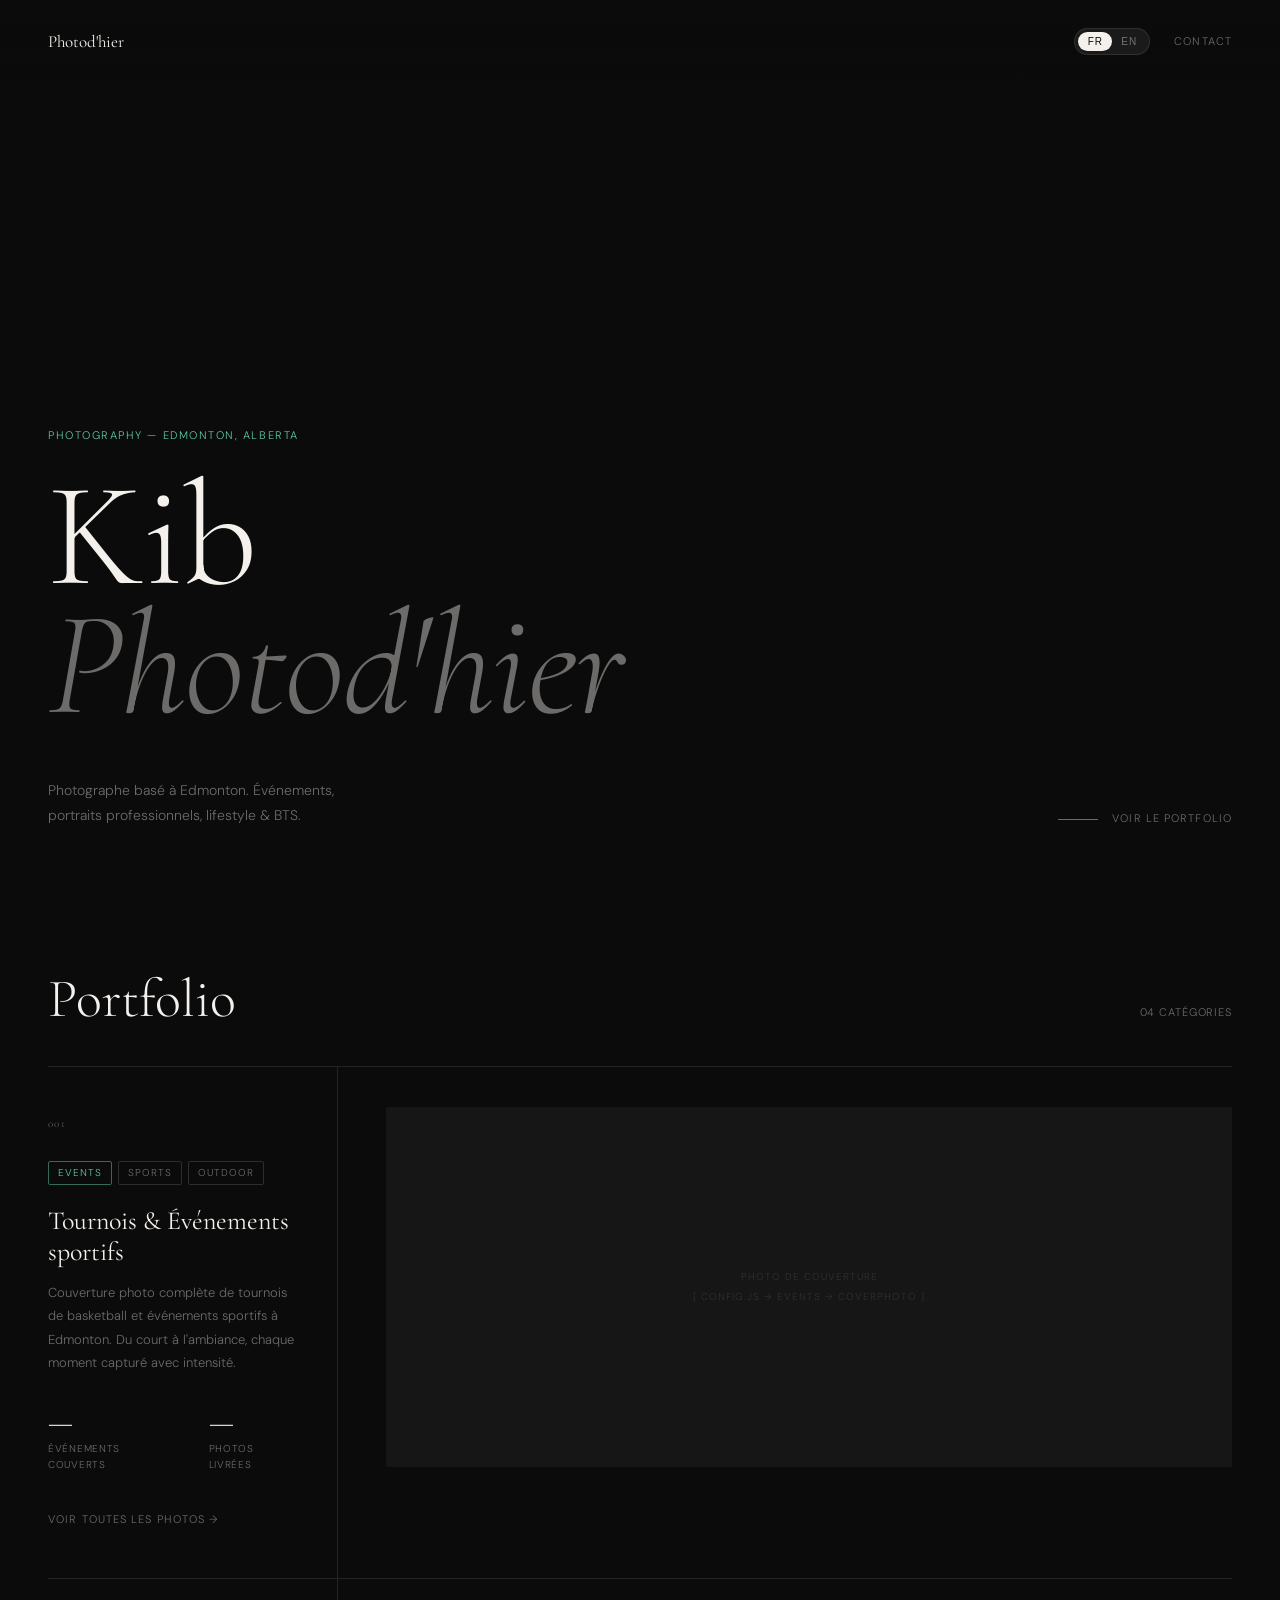
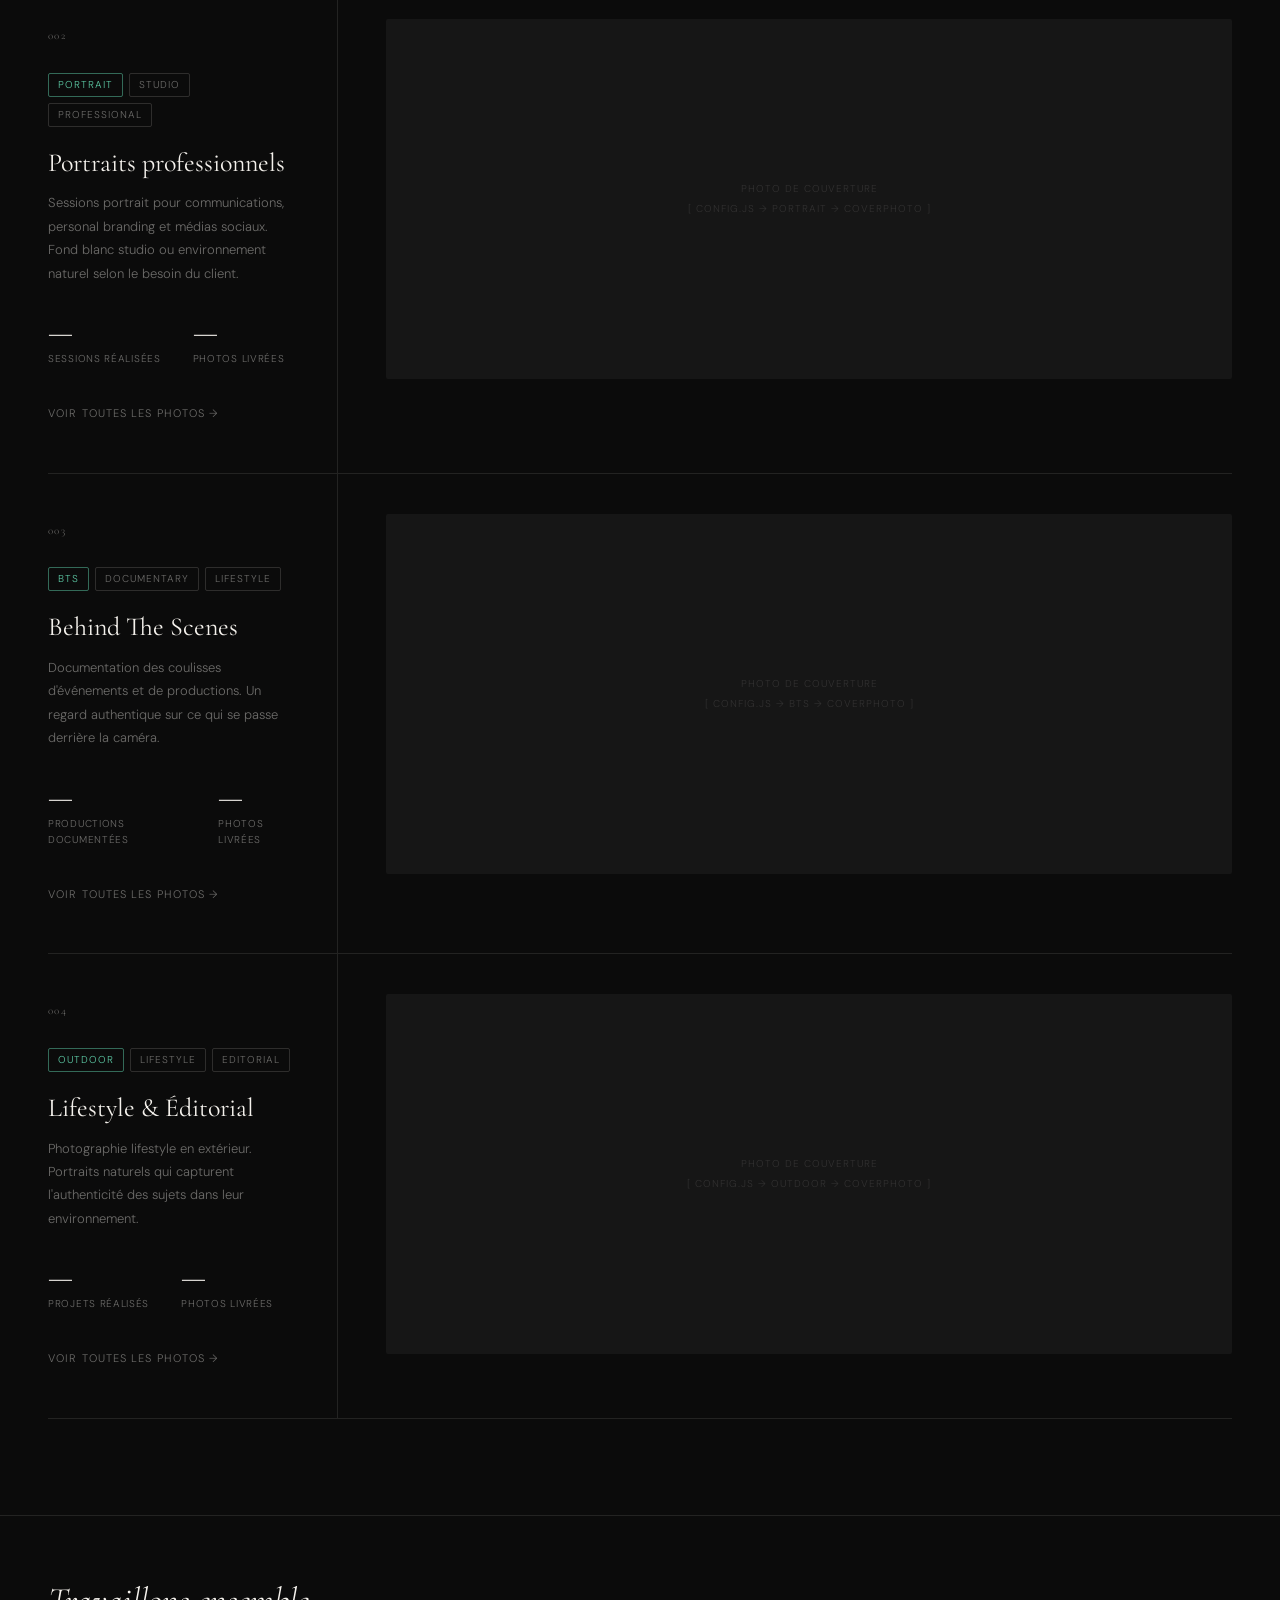
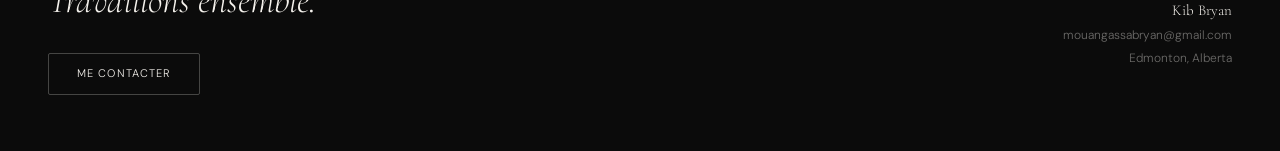
==== index.html @ c2c98035 "initial setup" ====
<!DOCTYPE html>
<html lang="fr">
<head>
  <meta charset="UTF-8">
  <meta name="viewport" content="width=device-width, initial-scale=1.0">
  <title>Kib Bryan — Photography</title>
  <link rel="preconnect" href="https://fonts.googleapis.com">
  <link rel="preconnect" href="https://fonts.gstatic.com" crossorigin>
  <link href="https://fonts.googleapis.com/css2?family=Cormorant+Garamond:ital,wght@0,300;0,400;1,300;1,400&family=DM+Sans:opsz,wght@9..40,300;9..40,400&display=swap" rel="stylesheet">
  <link rel="stylesheet" href="style.css">
</head>
<body>

  <!-- NAV -->
  <nav class="index-nav">
    <a href="#" class="nav-logo">Photod'hier </a>
    <div class="nav-right">
      <button class="lang-toggle" id="langToggle" data-active="fr" onclick="toggleLang()">
        <span class="lt-option lt-fr">FR</span>
        <span class="lt-knob"></span>
        <span class="lt-option lt-en">EN</span>
      </button>
      <a href="mailto:mouangassabryan@gmail.com" class="nav-contact">Contact</a>
    </div>  </nav>

  <!-- HERO -->
  <section class="hero">
    <p class="hero-label">Photography - Edmonton, Alberta</p>
    <h1 class="hero-name">Kib<br><em>Photod'hier</em></h1>
    <div class="hero-bottom">
      <p class="hero-tagline">Photographe basé à Edmonton. Événements, portraits professionnels, lifestyle &amp; BTS.</p>
      <a href="#portfolio" class="hero-scroll">Voir le portfolio</a>
    </div>
  </section>

  <!-- PORTFOLIO -->
  <section class="portfolio" id="portfolio">

    <div class="portfolio-header">
      <h2 class="portfolio-title">Portfolio</h2>
      <span class="portfolio-count">04 catégories</span>
    </div>

    <!-- 001 — EVENTS -->
    <article class="case-card" data-cat="events">
      <div class="case-meta">
        <div>
          <p class="case-num">001</p>
          <div class="case-tags">
            <span class="tag accent">Events</span>
            <span class="tag">Sports</span>
            <span class="tag">Outdoor</span>
          </div>
          <h3 class="case-name">Tournois &amp; Événements sportifs</h3>
          <p class="case-desc">Couverture photo complète de tournois de basketball et événements sportifs à Edmonton. Du court à l'ambiance, chaque moment capturé avec intensité.</p>
        </div>
        <div>
          <div class="case-stats">
            <div class="case-stat">
              <span class="case-stat-num" id="stat-events-count">—</span>
              <span class="case-stat-label">Événements couverts</span>
            </div>
            <div class="case-stat">
              <span class="case-stat-num" id="stat-events-photos">—</span>
              <span class="case-stat-label">Photos livrées</span>
            </div>
          </div>
          <a href="gallery.html?cat=events" class="case-cta">Voir toutes les photos →</a>
        </div>
      </div>
      <div class="case-img">
        <div class="case-img-inner" id="cover-events">
          <span class="case-img-placeholder">Photo de couverture<br>[ config.js → events → coverPhoto ]</span>
        </div>
      </div>
    </article>

    <!-- 002 — PORTRAIT -->
    <article class="case-card" data-cat="portrait">
      <div class="case-meta">
        <div>
          <p class="case-num">002</p>
          <div class="case-tags">
            <span class="tag accent">Portrait</span>
            <span class="tag">Studio</span>
            <span class="tag">Professional</span>
          </div>
          <h3 class="case-name">Portraits professionnels</h3>
          <p class="case-desc">Sessions portrait pour communications, personal branding et médias sociaux. Fond blanc studio ou environnement naturel selon le besoin du client.</p>
        </div>
        <div>
          <div class="case-stats">
            <div class="case-stat">
              <span class="case-stat-num" id="stat-portrait-count">—</span>
              <span class="case-stat-label">Sessions réalisées</span>
            </div>
            <div class="case-stat">
              <span class="case-stat-num" id="stat-portrait-photos">—</span>
              <span class="case-stat-label">Photos livrées</span>
            </div>
          </div>
          <a href="gallery.html?cat=portrait" class="case-cta">Voir toutes les photos →</a>
        </div>
      </div>
      <div class="case-img">
        <div class="case-img-inner" id="cover-portrait">
          <span class="case-img-placeholder">Photo de couverture<br>[ config.js → portrait → coverPhoto ]</span>
        </div>
      </div>
    </article>

    <!-- 003 — BTS -->  
    <article class="case-card" data-cat="bts">
      <div class="case-meta">
        <div>
          <p class="case-num">003</p>
          <div class="case-tags">
            <span class="tag accent">BTS</span>
            <span class="tag">Documentary</span>
            <span class="tag">Lifestyle</span>
          </div>
          <h3 class="case-name">Behind The Scenes</h3>
          <p class="case-desc">Documentation des coulisses d'événements et de productions. Un regard authentique sur ce qui se passe derrière la caméra.</p>
        </div>
        <div>
          <div class="case-stats">
            <div class="case-stat">
              <span class="case-stat-num" id="stat-bts-count">—</span>
              <span class="case-stat-label">Productions documentées</span>
            </div>
            <div class="case-stat">
              <span class="case-stat-num" id="stat-bts-photos">—</span>
              <span class="case-stat-label">Photos livrées</span>
            </div>
          </div>
          <a href="gallery.html?cat=bts" class="case-cta">Voir toutes les photos →</a>
        </div>
      </div>
      <div class="case-img">
        <div class="case-img-inner" id="cover-bts">
          <span class="case-img-placeholder">Photo de couverture<br>[ config.js → bts → coverPhoto ]</span>
        </div>
      </div>
    </article>

    <!-- 004 — OUTDOOR -->
    <article class="case-card" data-cat="outdoor">
      <div class="case-meta">
        <div>
          <p class="case-num">004</p>
          <div class="case-tags">
            <span class="tag accent">Outdoor</span>
            <span class="tag">Lifestyle</span>
            <span class="tag">Editorial</span>
          </div>
          <h3 class="case-name">Lifestyle &amp; Éditorial</h3>
          <p class="case-desc">Photographie lifestyle en extérieur. Portraits naturels qui capturent l'authenticité des sujets dans leur environnement.</p>
        </div>
        <div>
          <div class="case-stats">
            <div class="case-stat">
              <span class="case-stat-num" id="stat-outdoor-count">—</span>
              <span class="case-stat-label">Projets réalisés</span>
            </div>
            <div class="case-stat">
              <span class="case-stat-num" id="stat-outdoor-photos">—</span>
              <span class="case-stat-label">Photos livrées</span>
            </div>
          </div>
          <a href="gallery.html?cat=outdoor" class="case-cta">Voir toutes les photos →</a>
        </div>
      </div>
      <div class="case-img">
        <div class="case-img-inner" id="cover-outdoor">
          <span class="case-img-placeholder">Photo de couverture<br>[ config.js → outdoor → coverPhoto ]</span>
        </div>
      </div>
    </article>

  </section>

  <!-- FOOTER -->
  <footer>
    <div>
      <p class="footer-cta-text">Travaillons ensemble.</p>
      <a href="mailto:mouangassabryan@gmail.com" class="btn-outline">Me contacter</a>
    </div>
    <div class="footer-info">
      <p class="footer-name">Kib Bryan</p>
      <p class="footer-email">mouangassabryan@gmail.com</p>
      <p class="footer-email" style="margin-top:4px;">Edmonton, Alberta</p>
    </div>
  </footer>

  <!-- Scripts -->
  <script src="config.js"></script>
  <script>
    // Apply config to index page
    Object.keys(CONFIG).forEach(cat => {
      const data    = CONFIG[cat];
      const cover   = document.getElementById('cover-' + cat);
      const countEl = document.getElementById('stat-' + cat + '-count');
      const photosEl= document.getElementById('stat-' + cat + '-photos');
      if (cover && data.coverPhoto) {
        cover.innerHTML = '<img src="' + data.coverPhoto + '" alt="' + data.title + '">';
      }
      if (countEl  && data.statCount)  countEl.textContent  = data.statCount;
      if (photosEl && data.statPhotos) photosEl.textContent = data.statPhotos;
    });
  </script>

  <script src="lang.js"></script>
  <script>
  function applyPageLang(lang) {
    const l = LANG[lang];
    const q = s => document.querySelector(s);

    q('.nav-contact').textContent       = l.contact;
    q('.hero-label').textContent        = l.heroLabel;
    q('.hero-tagline').textContent      = l.heroTagline;
    q('.hero-scroll').textContent       = l.heroScroll;
    q('.portfolio-title').textContent   = l.portfolioTitle;
    q('.portfolio-count').textContent   = l.portfolioCount;
    q('.footer-cta-text').textContent   = l.footerCta;
    q('.btn-outline').textContent       = l.footerBtn;

    ['events','portrait','bts','outdoor'].forEach(cat => {
      const card = document.querySelector('[data-cat="' + cat + '"]');
      if (!card) return;
      const c = l.categories[cat];
      card.querySelector('.case-name').textContent = c.name;
      card.querySelector('.case-desc').textContent = c.desc;
      card.querySelector('.case-cta').textContent  = c.cta;
      const labels = card.querySelectorAll('.case-stat-label');
      if (labels[0]) labels[0].textContent = c.stat1;
      if (labels[1]) labels[1].textContent = c.stat2;
    });
  }
  initLang();
  </script>
  
</body>
</html>
---- style.css ----
/* ================================================
   Kib Bryan — Portfolio
   style.css — All styles
   ================================================ */

*, *::before, *::after { box-sizing: border-box; margin: 0; padding: 0; }

:root {
  --bg:      #0b0b0b;
  --text:    #f4f1ec;
  --muted:   rgba(244, 241, 236, 0.42);
  --border:  rgba(244, 241, 236, 0.10);
  --accent:  #5DCAA5;
  --font-display: 'Cormorant Garamond', Georgia, serif;
  --font-body:    'DM Sans', system-ui, sans-serif;
}

html { scroll-behavior: smooth; }

body {
  background: var(--bg);
  color: var(--text);
  font-family: var(--font-body);
  font-weight: 300;
  line-height: 1.6;
  overflow-x: hidden;
}

/* ── SHARED : NAV ─────────────────────────────── */
nav {
  display: flex;
  justify-content: space-between;
  align-items: center;
  padding: 1.75rem 3rem;
  z-index: 100;
}

.nav-logo {
  font-family: var(--font-display);
  font-size: 17px;
  font-weight: 400;
  color: var(--text);
  text-decoration: none;
}

.nav-contact,
.nav-back {
  font-size: 11px;
  letter-spacing: 0.1em;
  text-transform: uppercase;
  color: var(--muted);
  text-decoration: none;
  transition: color 0.25s;
}
.nav-contact:hover,
.nav-back:hover { color: var(--accent); }

.nav-back { display: flex; align-items: center; gap: 10px; }
.nav-back::before { content: '←'; font-size: 14px; }

/* ── SHARED : FOOTER ──────────────────────────── */
footer {
  border-top: 0.5px solid var(--border);
  padding: 3.5rem 3rem;
  display: flex;
  justify-content: space-between;
  align-items: center;
}

.footer-cta-text {
  font-family: var(--font-display);
  font-size: clamp(22px, 3vw, 36px);
  font-weight: 300;
  font-style: italic;
  margin-bottom: 1.5rem;
}

.btn-outline {
  display: inline-block;
  font-size: 11px;
  letter-spacing: 0.1em;
  text-transform: uppercase;
  color: var(--text);
  border: 0.5px solid rgba(244, 241, 236, 0.25);
  padding: 11px 28px;
  text-decoration: none;
  border-radius: 2px;
  transition: border-color 0.25s, color 0.25s;
}
.btn-outline:hover { border-color: var(--accent); color: var(--accent); }

.footer-info { text-align: right; }
.footer-name  { font-family: var(--font-display); font-size: 15px; margin-bottom: 4px; }
.footer-email { font-size: 12px; color: var(--muted); }
.footer-back  {
  font-size: 11px; letter-spacing: 0.1em; text-transform: uppercase;
  color: var(--muted); text-decoration: none; transition: color 0.25s;
}
.footer-back:hover { color: var(--accent); }

/* ── SHARED : TAGS ────────────────────────────── */
.tag {
  font-size: 10px;
  letter-spacing: 0.1em;
  text-transform: uppercase;
  border: 0.5px solid rgba(244, 241, 236, 0.15);
  padding: 3px 9px;
  border-radius: 2px;
  color: var(--muted);
}
.tag.accent {
  border-color: rgba(93, 202, 165, 0.5);
  color: var(--accent);
}

/* ── INDEX : NAV ──────────────────────────────── */
.index-nav {
  position: fixed;
  top: 0; left: 0; right: 0;
  background: linear-gradient(to bottom, rgba(11,11,11,0.92), transparent);
}

/* ── INDEX : HERO ─────────────────────────────── */
.hero {
  min-height: 100vh;
  display: flex;
  flex-direction: column;
  justify-content: flex-end;
  padding: 0 3rem 4.5rem;
}

.hero-label {
  font-size: 11px;
  letter-spacing: 0.14em;
  text-transform: uppercase;
  color: var(--accent);
  margin-bottom: 1.75rem;
  opacity: 0;
  animation: fadeUp 0.8s 0.2s forwards;
}

.hero-name {
  font-family: var(--font-display);
  font-size: clamp(76px, 13vw, 148px);
  font-weight: 300;
  line-height: 0.87;
  letter-spacing: -0.01em;
  margin-bottom: 3rem;
  opacity: 0;
  animation: fadeUp 0.9s 0.35s forwards;
}
.hero-name em { font-style: italic; color: var(--muted); }

.hero-bottom {
  display: flex;
  justify-content: space-between;
  align-items: flex-end;
  opacity: 0;
  animation: fadeUp 0.8s 0.55s forwards;
}

.hero-tagline { font-size: 14px; color: var(--muted); max-width: 300px; line-height: 1.8; }

.hero-scroll {
  font-size: 11px;
  letter-spacing: 0.1em;
  text-transform: uppercase;
  color: var(--muted);
  display: flex;
  align-items: center;
  gap: 14px;
  text-decoration: none;
  transition: color 0.25s;
}
.hero-scroll:hover { color: var(--accent); }
.hero-scroll::before { content: ''; display: block; width: 40px; height: 0.5px; background: currentColor; }

@keyframes fadeUp {
  from { opacity: 0; transform: translateY(18px); }
  to   { opacity: 1; transform: translateY(0); }
}

/* ── INDEX : PORTFOLIO SECTION ────────────────── */
.portfolio { padding: 0 3rem 6rem; }

.portfolio-header {
  display: flex;
  justify-content: space-between;
  align-items: baseline;
  padding: 3.5rem 0 0;
  border-bottom: 0.5px solid var(--border);
}

.portfolio-title {
  font-family: var(--font-display);
  font-size: clamp(34px, 5vw, 54px);
  font-weight: 300;
  padding-bottom: 1.5rem;
}

.portfolio-count {
  font-size: 11px;
  color: var(--muted);
  letter-spacing: 0.08em;
  text-transform: uppercase;
}

/* ── INDEX : CASE CARDS ───────────────────────── */
.case-card {
  display: grid;
  grid-template-columns: 290px 1fr;
  border-bottom: 0.5px solid var(--border);
  transition: background 0.3s;
}
.case-card:hover { background: rgba(255,255,255,0.015); }
.case-card:hover .case-img-inner { transform: scale(1.04); }
.case-card:hover .case-cta { color: var(--accent); letter-spacing: 0.14em; }

.case-meta {
  padding: 3rem 2.5rem 3rem 0;
  display: flex;
  flex-direction: column;
  justify-content: space-between;
  border-right: 0.5px solid var(--border);
}

.case-num {
  font-family: var(--font-display);
  font-size: 11px;
  color: var(--muted);
  letter-spacing: 0.12em;
  margin-bottom: 1.75rem;
}

.case-tags { display: flex; flex-wrap: wrap; gap: 6px; margin-bottom: 1.25rem; }

.case-name {
  font-family: var(--font-display);
  font-size: 26px;
  font-weight: 400;
  line-height: 1.2;
  margin-bottom: 0.85rem;
}

.case-desc { font-size: 13px; color: var(--muted); line-height: 1.8; margin-bottom: 2rem; }

.case-stats { display: flex; gap: 2rem; margin-bottom: 2rem; }
.case-stat  { display: flex; flex-direction: column; }
.case-stat-num {
  font-family: var(--font-display);
  font-size: 30px;
  font-weight: 300;
  line-height: 1;
  margin-bottom: 4px;
}
.case-stat-label { font-size: 10px; color: var(--muted); text-transform: uppercase; letter-spacing: 0.07em; }

.case-cta {
  font-size: 11px;
  letter-spacing: 0.1em;
  text-transform: uppercase;
  color: var(--muted);
  text-decoration: none;
  display: inline-flex;
  align-items: center;
  gap: 8px;
  transition: color 0.25s, letter-spacing 0.25s;
  align-self: flex-start;
}

.case-img { padding: 2.5rem 0 2.5rem 3rem; overflow: hidden; }

.case-img-inner {
  width: 100%;
  height: 360px;
  background: #161616;
  border-radius: 2px;
  overflow: hidden;
  transition: transform 0.65s cubic-bezier(0.25, 0.46, 0.45, 0.94);
  display: flex;
  align-items: center;
  justify-content: center;
}
.case-img-inner img { width: 100%; height: 100%; object-fit: cover; display: block; }

.case-img-placeholder {
  font-size: 10px;
  letter-spacing: 0.1em;
  text-transform: uppercase;
  color: rgba(244, 241, 236, 0.12);
  text-align: center;
  line-height: 2;
}

/* ── GALLERY : HEADER ─────────────────────────── */
.gallery-header {
  padding: 3rem;
  border-bottom: 0.5px solid var(--border);
}

.gallery-tags { display: flex; gap: 6px; margin-bottom: 1rem; }

.gallery-title {
  font-family: var(--font-display);
  font-size: clamp(36px, 6vw, 64px);
  font-weight: 300;
}

.gallery-count { font-size: 12px; color: var(--muted); margin-top: 0.75rem; }

/* ── GALLERY : PHOTO GRID ─────────────────────── */
.photo-grid { padding: 2rem 3rem; columns: 3; column-gap: 10px; }

.photo-item { break-inside: avoid; margin-bottom: 10px; overflow: hidden; border-radius: 2px; cursor: pointer; }
.photo-item img { width: 100%; display: block; transition: transform 0.5s cubic-bezier(0.25, 0.46, 0.45, 0.94), opacity 0.3s; }
.photo-item:hover img { transform: scale(1.04); opacity: 0.82; }

.empty-state { text-align: center; padding: 7rem 3rem; color: var(--muted); }
.empty-title { font-family: var(--font-display); font-size: 30px; font-weight: 300; font-style: italic; margin-bottom: 1rem; }
.empty-code {
  font-size: 12px; line-height: 2; background: #161616;
  border: 0.5px solid var(--border); padding: 1.25rem 2rem;
  border-radius: 4px; display: inline-block; margin-top: 1rem;
  text-align: left; color: var(--accent); font-family: monospace;
}

/* ── GALLERY : LIGHTBOX ───────────────────────── */
.lightbox {
  display: none;
  position: fixed; inset: 0;
  background: rgba(11, 11, 11, 0.97);
  z-index: 1000;
  align-items: center;
  justify-content: center;
  cursor: zoom-out;
}
.lightbox.open { display: flex; }
.lightbox-img  { max-width: 88vw; max-height: 86vh; object-fit: contain; border-radius: 2px; cursor: default; }

.lb-btn {
  position: fixed;
  background: none; border: none;
  color: var(--muted); cursor: pointer;
  font-family: var(--font-body);
  transition: color 0.25s;
}
.lb-btn:hover   { color: var(--text); }
.lb-close       { top: 1.75rem; right: 2rem; font-size: 11px; letter-spacing: 0.1em; text-transform: uppercase; }
.lb-prev        { top: 50%; left: 1.5rem; transform: translateY(-50%); font-size: 22px; padding: 1rem; }
.lb-next        { top: 50%; right: 1.5rem; transform: translateY(-50%); font-size: 22px; padding: 1rem; }
.lb-counter     { position: fixed; bottom: 1.75rem; left: 50%; transform: translateX(-50%); font-size: 11px; letter-spacing: 0.1em; color: var(--muted); }

/* ── LANG TOGGLE ──────────────────────────────── */
.nav-right {
  display: flex;
  align-items: center;
  gap: 1.5rem;
}

.lang-toggle {
  position: relative;
  display: inline-flex;
  background: #1a1a1a;
  border: 0.5px solid var(--border);
  border-radius: 30px;
  padding: 3px;
  cursor: pointer;
  user-select: none;
}
.lang-toggle:hover { border-color: rgba(244,241,236,0.25); }

.lt-option {
  width: 34px;
  text-align: center;
  font-size: 10px;
  letter-spacing: 0.1em;
  padding: 4px 0;
  color: var(--muted);
  position: relative;
  z-index: 1;
  transition: color 0.25s;
}

.lt-knob {
  position: absolute;
  top: 3px; bottom: 3px; left: 3px;
  width: 34px;
  background: var(--text);
  border-radius: 18px;
  transition: left 0.3s cubic-bezier(0.25, 0.46, 0.45, 0.94);
  pointer-events: none;
}

.lang-toggle[data-active="fr"] .lt-fr  { color: #0b0b0b; }
.lang-toggle[data-active="en"] .lt-en  { color: #0b0b0b; }
.lang-toggle[data-active="en"] .lt-knob { left: 37px; }


/* ── RESPONSIVE ───────────────────────────────── */
@media (max-width: 768px) {
  nav                { padding: 1.25rem 1.5rem; }
  .hero              { padding: 0 1.5rem 3rem; }
  .portfolio         { padding: 0 1.5rem 4rem; }
  .gallery-header    { padding: 2rem 1.5rem; }
  .photo-grid        { padding: 1.5rem; columns: 2; }
  footer             { flex-direction: column; gap: 2.5rem; padding: 2.5rem 1.5rem; text-align: center; }
  .footer-info       { text-align: center; }
  .hero-bottom       { flex-direction: column; gap: 1.5rem; }
  .case-card         { grid-template-columns: 1fr; }
  .case-meta         { padding: 2rem 0; border-right: none; border-bottom: 0.5px solid var(--border); }
  .case-img          { padding: 1.5rem 0; }
  .case-img-inner    { height: 220px; }
}

@media (max-width: 480px) {
  .photo-grid { columns: 1; }
}
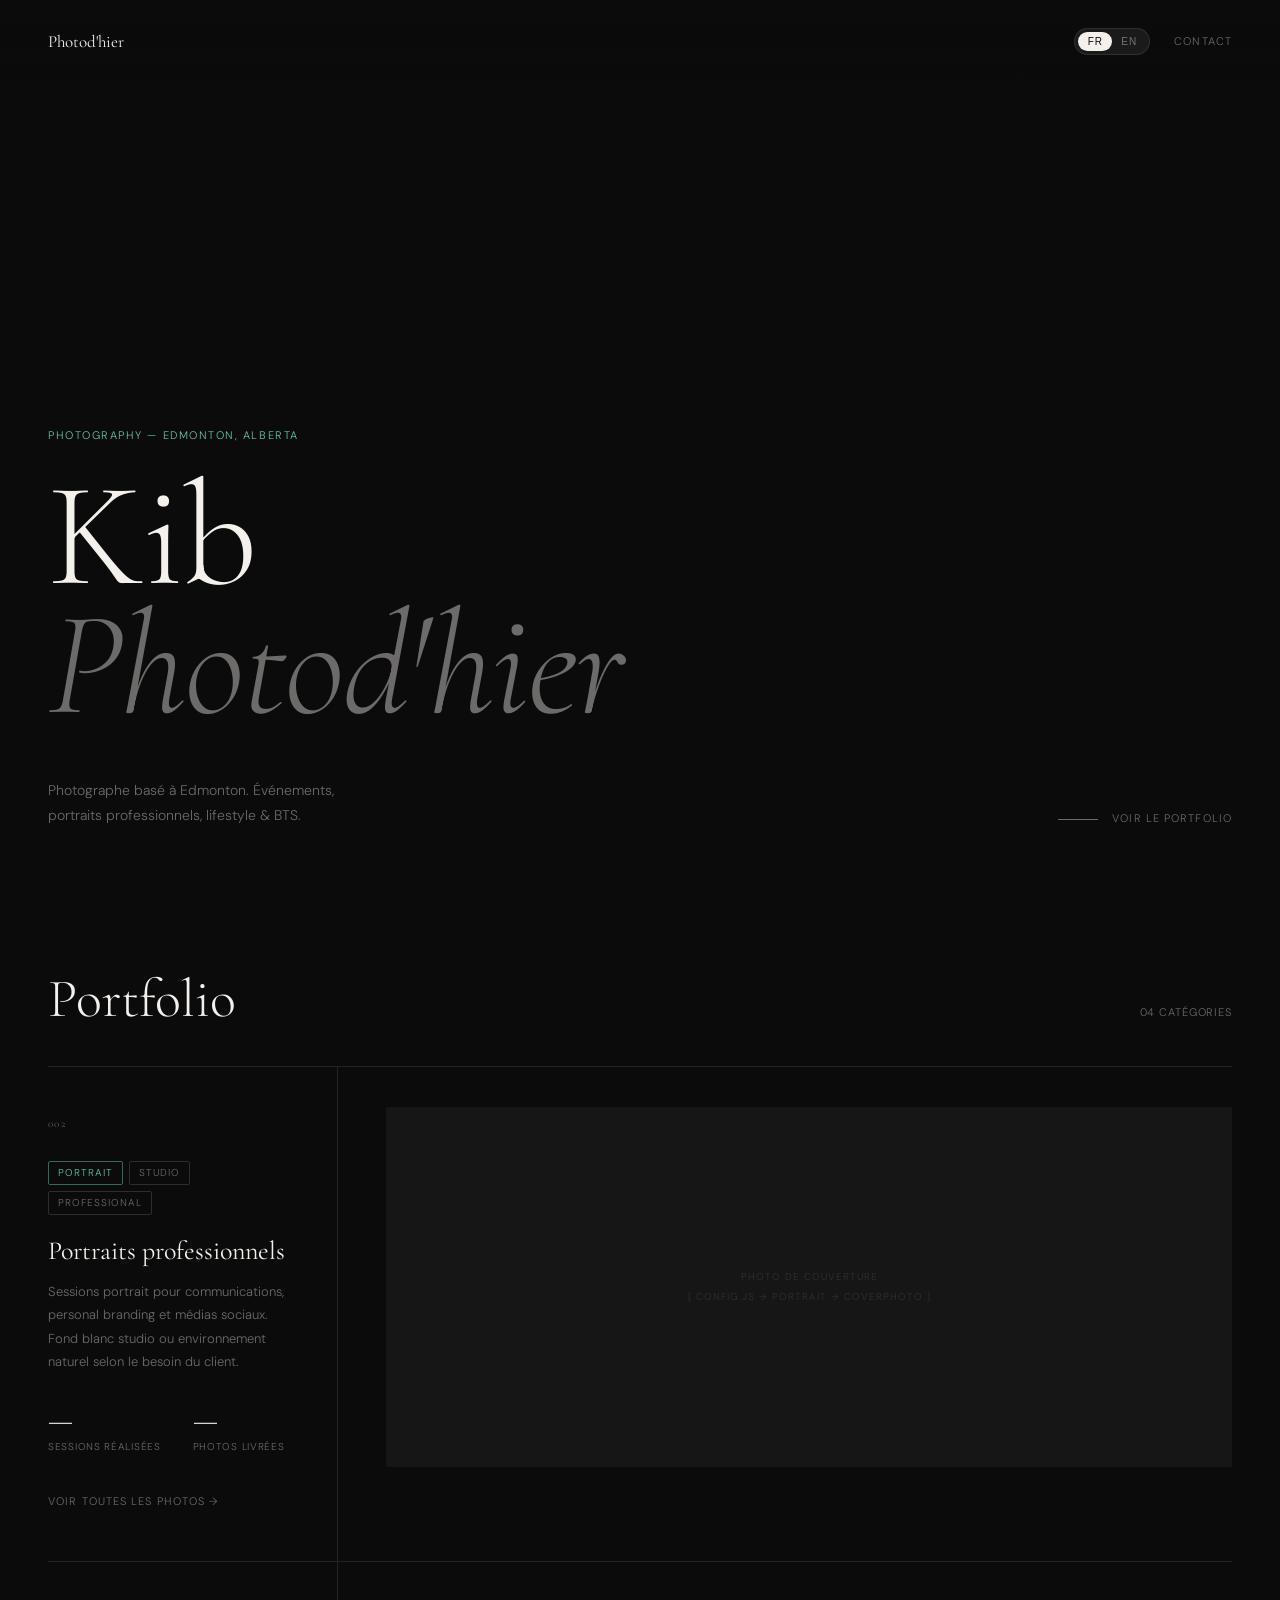
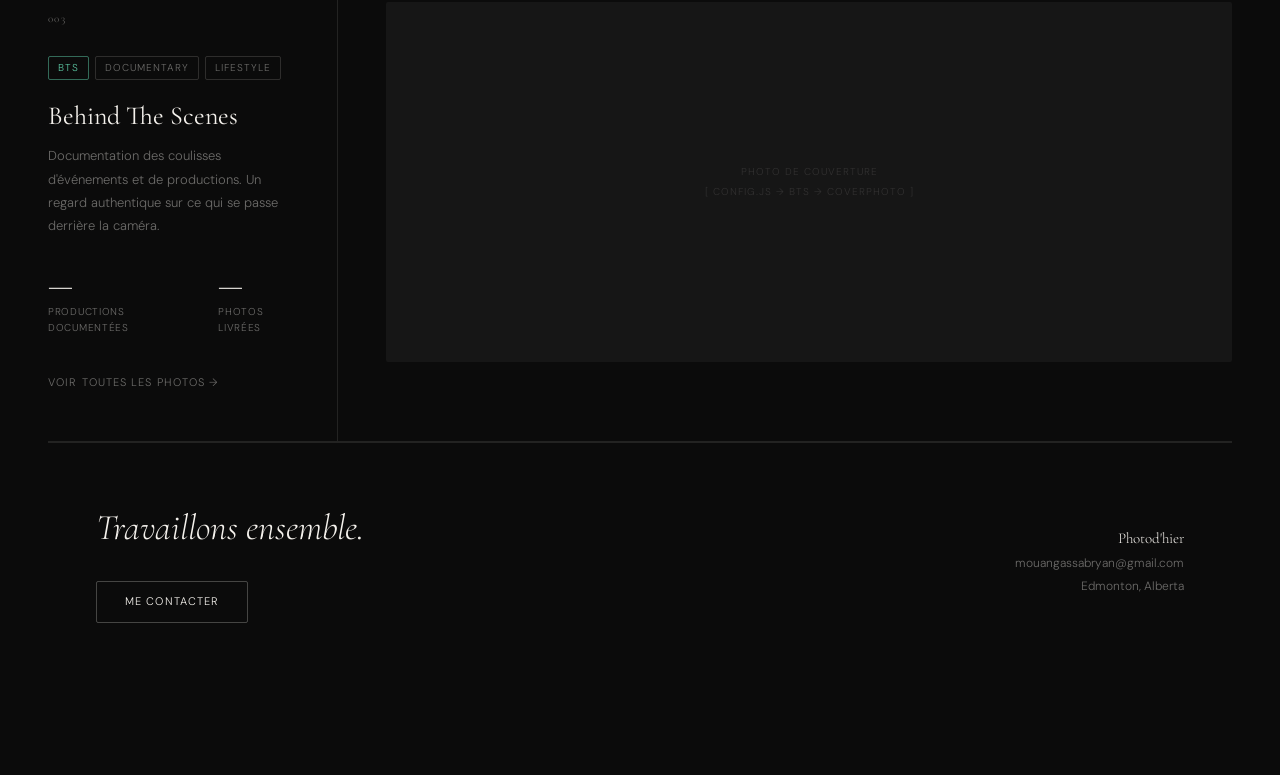
==== commit cd4867fc: "modification and cleaning bugs" ====
--- a/index.html
+++ b/index.html
@@ -38,10 +38,10 @@
 
     <div class="portfolio-header">
       <h2 class="portfolio-title">Portfolio</h2>
-      <span class="portfolio-count">04 catégories</span>
-    </div>
-
-    <!-- 001 — EVENTS -->
+      <span class="portfolio-count">02 catégories</span>
+    </div>
+
+  <!--
     <article class="case-card" data-cat="events">
       <div class="case-meta">
         <div>
@@ -73,7 +73,7 @@
           <span class="case-img-placeholder">Photo de couverture<br>[ config.js → events → coverPhoto ]</span>
         </div>
       </div>
-    </article>
+    </article> -->
 
     <!-- 002 — PORTRAIT -->
     <article class="case-card" data-cat="portrait">
@@ -143,7 +143,7 @@
       </div>
     </article>
 
-    <!-- 004 — OUTDOOR -->
+    <!--
     <article class="case-card" data-cat="outdoor">
       <div class="case-meta">
         <div>
@@ -186,7 +186,7 @@
       <a href="mailto:mouangassabryan@gmail.com" class="btn-outline">Me contacter</a>
     </div>
     <div class="footer-info">
-      <p class="footer-name">Kib Bryan</p>
+      <p class="footer-name">Photod'hier</p>
       <p class="footer-email">mouangassabryan@gmail.com</p>
       <p class="footer-email" style="margin-top:4px;">Edmonton, Alberta</p>
     </div>
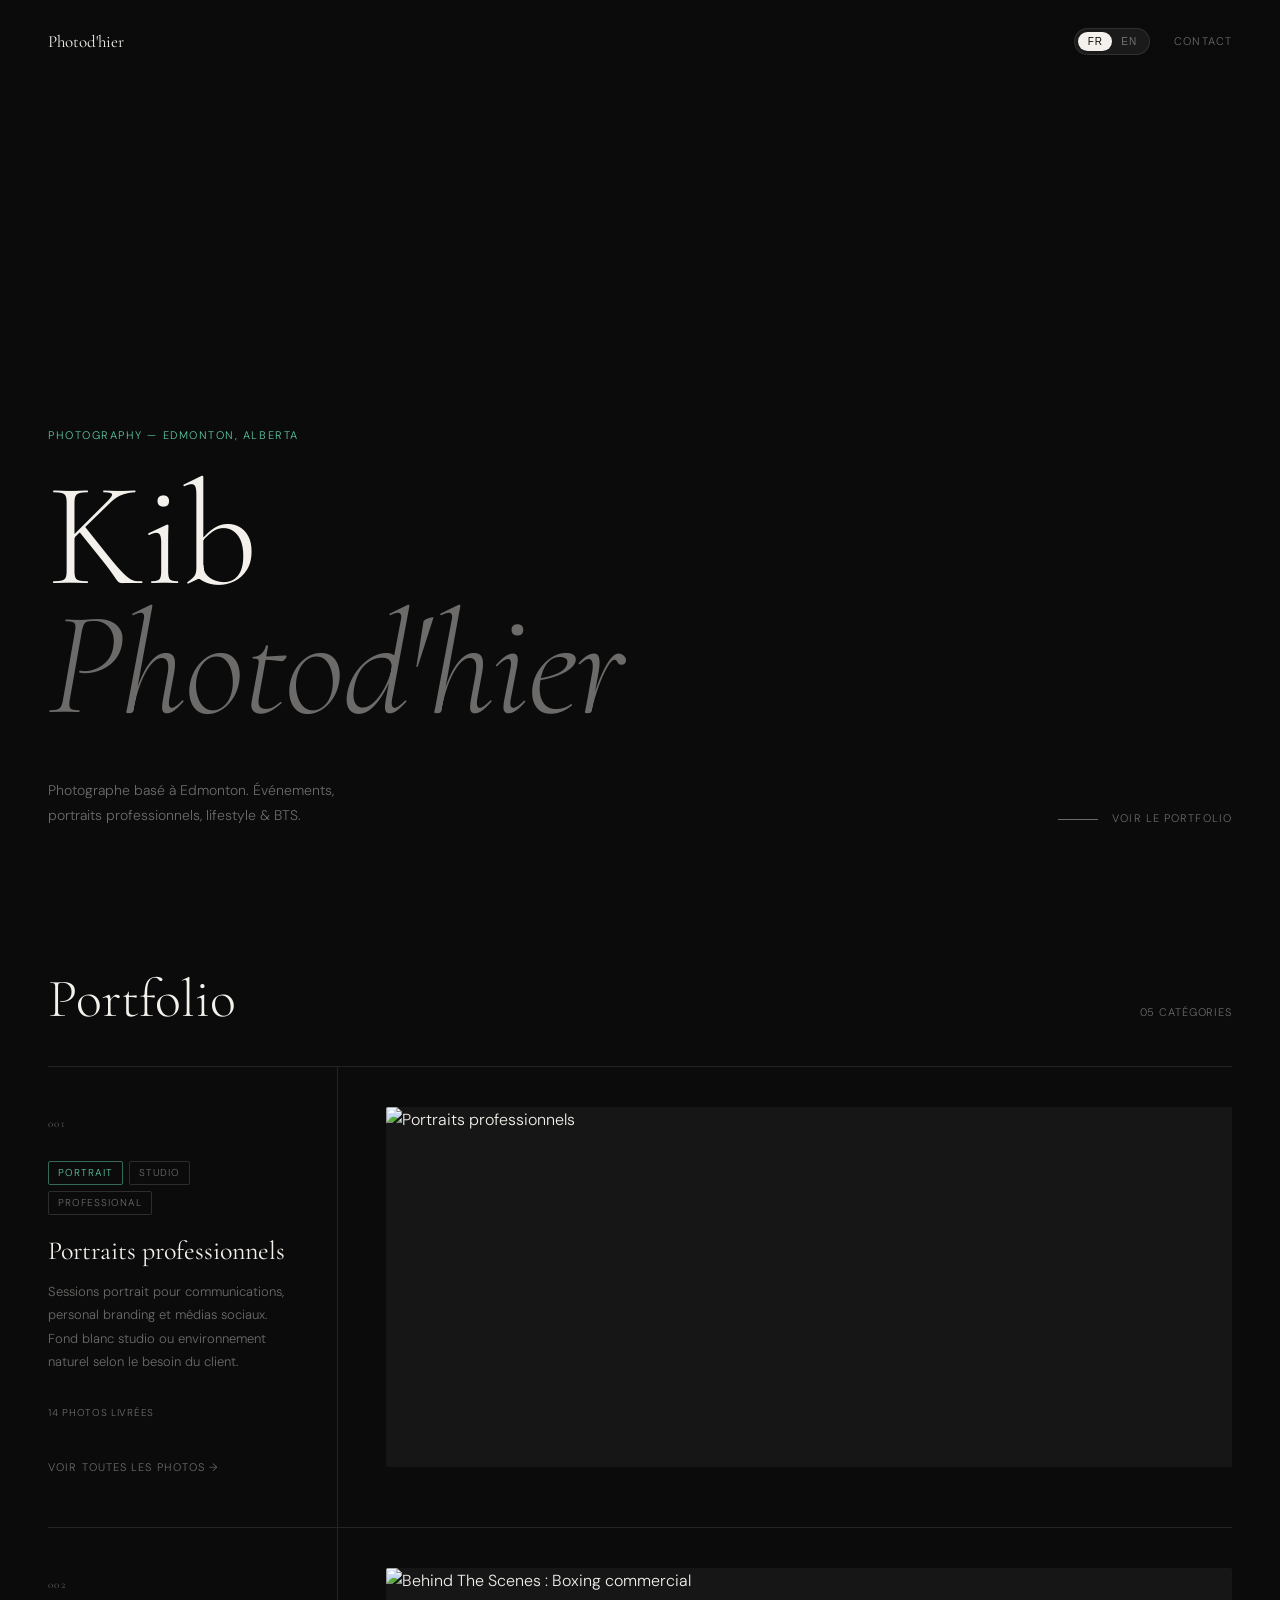
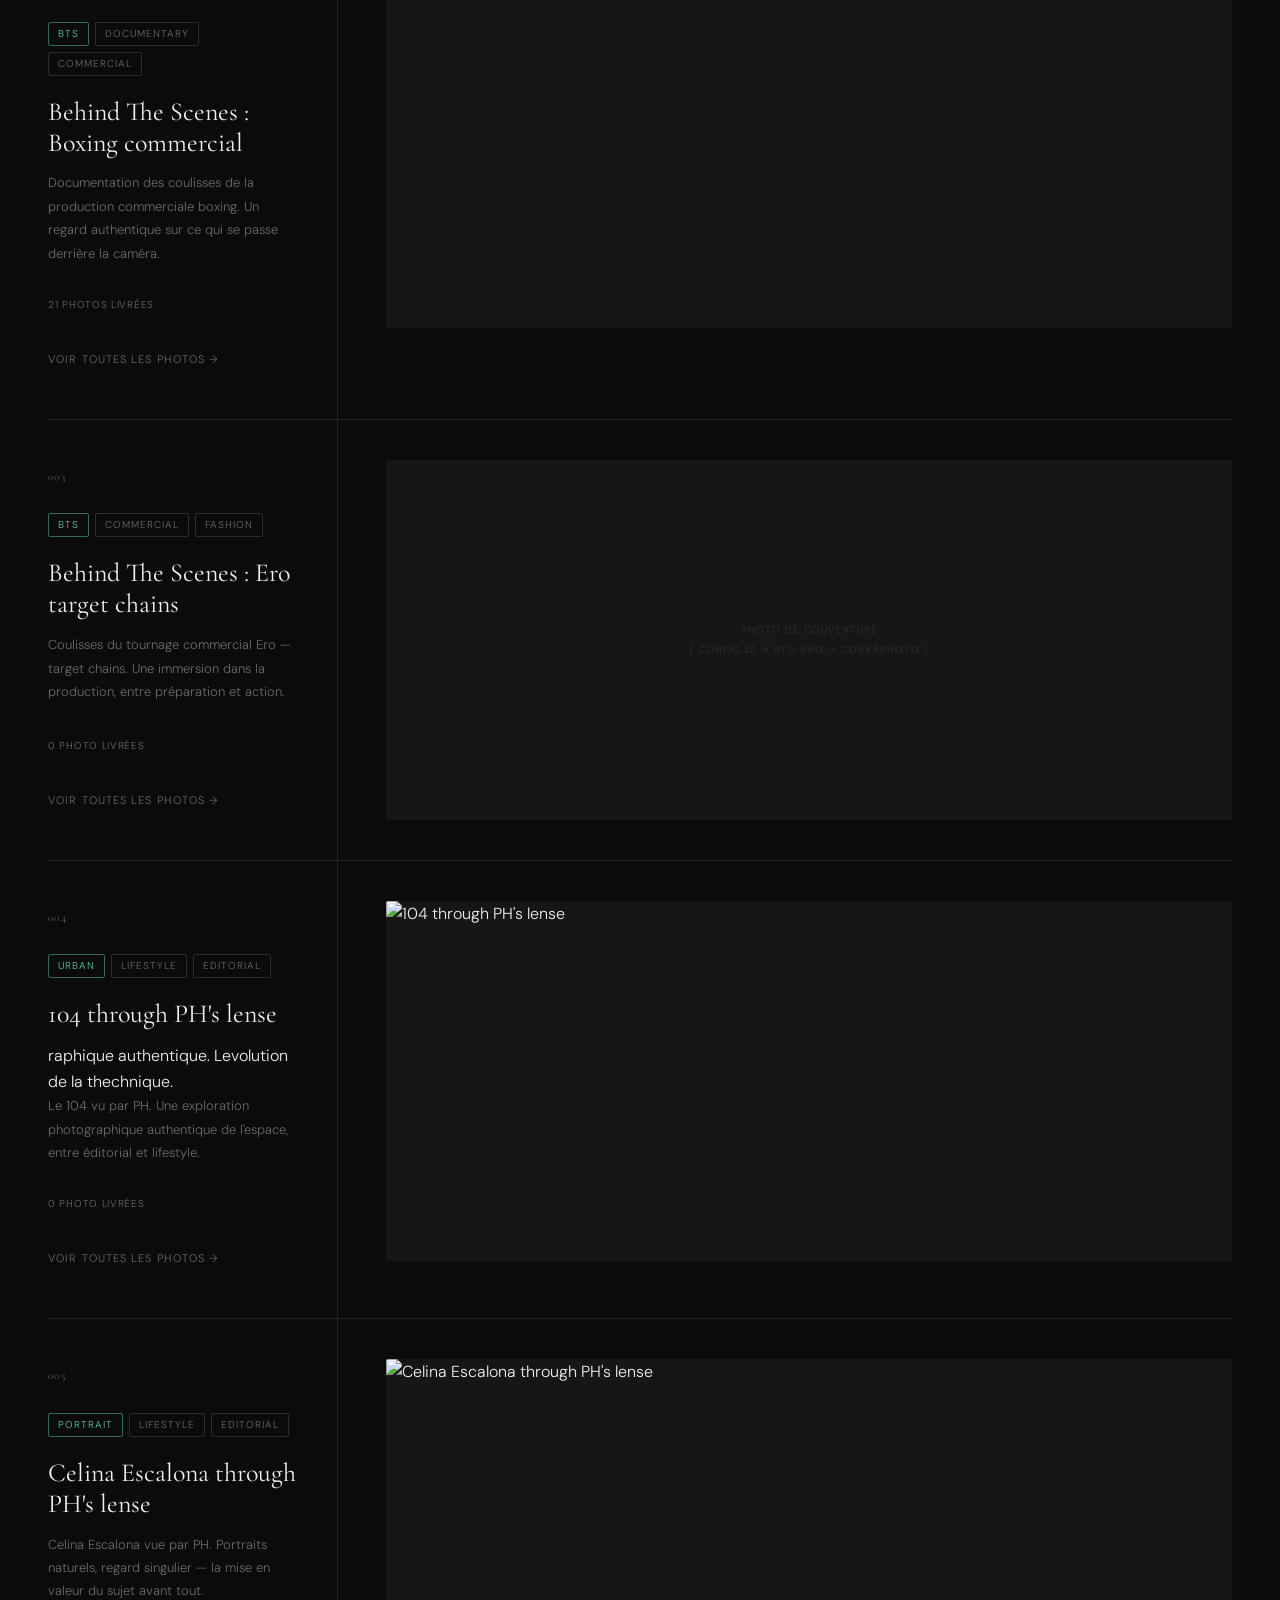
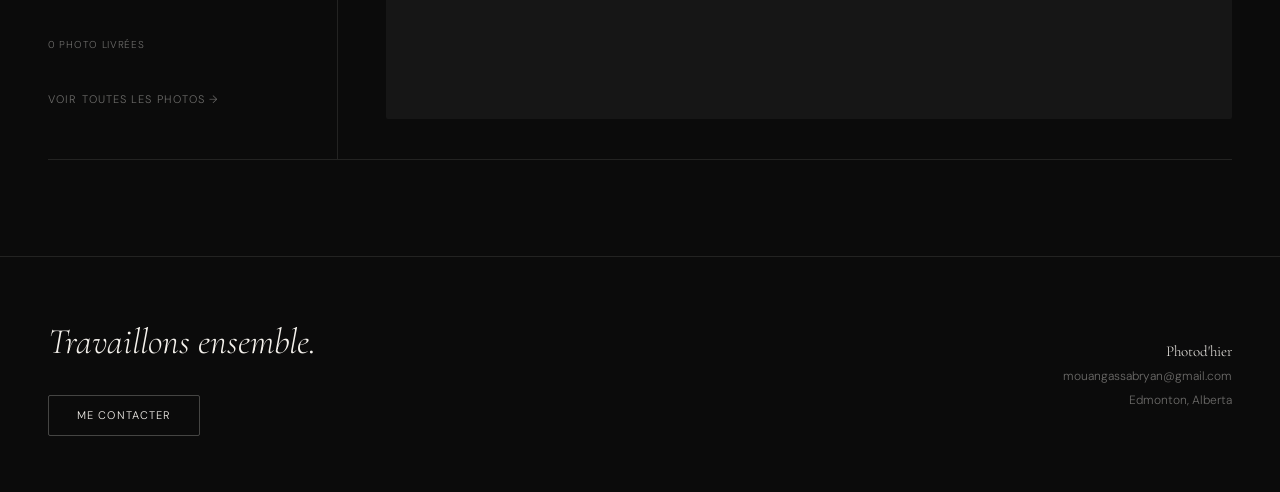
==== commit 7f3b3412: "modification and cleaning bugs" ====
--- a/index.html
+++ b/index.html
@@ -38,64 +38,25 @@
 
     <div class="portfolio-header">
       <h2 class="portfolio-title">Portfolio</h2>
-      <span class="portfolio-count">02 catégories</span>
-    </div>
-
-  <!--
-    <article class="case-card" data-cat="events">
+      <span class="portfolio-count">05 catégories</span>
+    </div>
+
+    <!-- 001 — PORTRAIT -->
+    <article class="case-card" data-cat="portrait">
       <div class="case-meta">
         <div>
           <p class="case-num">001</p>
-          <div class="case-tags">
-            <span class="tag accent">Events</span>
-            <span class="tag">Sports</span>
-            <span class="tag">Outdoor</span>
-          </div>
-          <h3 class="case-name">Tournois &amp; Événements sportifs</h3>
-          <p class="case-desc">Couverture photo complète de tournois de basketball et événements sportifs à Edmonton. Du court à l'ambiance, chaque moment capturé avec intensité.</p>
-        </div>
-        <div>
-          <div class="case-stats">
-            <div class="case-stat">
-              <span class="case-stat-num" id="stat-events-count">—</span>
-              <span class="case-stat-label">Événements couverts</span>
-            </div>
-            <div class="case-stat">
-              <span class="case-stat-num" id="stat-events-photos">—</span>
-              <span class="case-stat-label">Photos livrées</span>
-            </div>
-          </div>
-          <a href="gallery.html?cat=events" class="case-cta">Voir toutes les photos →</a>
-        </div>
-      </div>
-      <div class="case-img">
-        <div class="case-img-inner" id="cover-events">
-          <span class="case-img-placeholder">Photo de couverture<br>[ config.js → events → coverPhoto ]</span>
-        </div>
-      </div>
-    </article> -->
-
-    <!-- 002 — PORTRAIT -->
-    <article class="case-card" data-cat="portrait">
-      <div class="case-meta">
-        <div>
-          <p class="case-num">002</p>
           <div class="case-tags">
             <span class="tag accent">Portrait</span>
             <span class="tag">Studio</span>
             <span class="tag">Professional</span>
           </div>
           <h3 class="case-name">Portraits professionnels</h3>
-          <p class="case-desc">Sessions portrait pour communications, personal branding et médias sociaux. Fond blanc studio ou environnement naturel selon le besoin du client.</p>
-        </div>
-        <div>
-          <div class="case-stats">
-            <div class="case-stat">
-              <span class="case-stat-num" id="stat-portrait-count">—</span>
-              <span class="case-stat-label">Sessions réalisées</span>
-            </div>
-            <div class="case-stat">
-              <span class="case-stat-num" id="stat-portrait-photos">—</span>
+          <p class="case-desc">Sessions portrait pour communications, personal branding et médias sociaux. Fond blanc ou de couleur studio ou environnement naturel.</p>
+        </div>
+        <div>
+          <div class="case-stats">
+            <div class="case-stat">
               <span class="case-stat-label">Photos livrées</span>
             </div>
           </div>
@@ -109,27 +70,22 @@
       </div>
     </article>
 
-    <!-- 003 — BTS -->  
+    <!-- 002 — BTS : Boxing commercial -->
     <article class="case-card" data-cat="bts">
       <div class="case-meta">
         <div>
-          <p class="case-num">003</p>
+          <p class="case-num">002</p>
           <div class="case-tags">
             <span class="tag accent">BTS</span>
             <span class="tag">Documentary</span>
-            <span class="tag">Lifestyle</span>
-          </div>
-          <h3 class="case-name">Behind The Scenes</h3>
-          <p class="case-desc">Documentation des coulisses d'événements et de productions. Un regard authentique sur ce qui se passe derrière la caméra.</p>
-        </div>
-        <div>
-          <div class="case-stats">
-            <div class="case-stat">
-              <span class="case-stat-num" id="stat-bts-count">—</span>
-              <span class="case-stat-label">Productions documentées</span>
-            </div>
-            <div class="case-stat">
-              <span class="case-stat-num" id="stat-bts-photos">—</span>
+            <span class="tag">Commercial</span>
+          </div>
+          <h3 class="case-name">Behind The Scenes : Boxing commercial</h3>
+          <p class="case-desc">Documentation des coulisses de la production commerciale boxing. Un regard authentique sur ce qui se passe derrière la caméra.</p>
+        </div>
+        <div>
+          <div class="case-stats">
+            <div class="case-stat">
               <span class="case-stat-label">Photos livrées</span>
             </div>
           </div>
@@ -143,43 +99,94 @@
       </div>
     </article>
 
-    <!--
-    <article class="case-card" data-cat="outdoor">
+    <!-- 003 — BTS : Ero target chains -->
+    <article class="case-card" data-cat="bts-ero">
+      <div class="case-meta">
+        <div>
+          <p class="case-num">003</p>
+          <div class="case-tags">
+            <span class="tag accent">BTS</span>
+            <span class="tag">Commercial</span>
+            <span class="tag">Fashion</span>
+          </div>
+          <h3 class="case-name">Behind The Scenes : Ero target chains</h3>
+          <p class="case-desc">Coulisses du tournage commercial Ero target chains. Une immersion dans la production, entre préparation et action.</p>
+        </div>
+        <div>
+          <div class="case-stats">
+            <div class="case-stat">
+              <span class="case-stat-label">Photos livrées</span>
+            </div>
+          </div>
+          <a href="gallery.html?cat=bts-ero" class="case-cta">Voir toutes les photos →</a>
+        </div>
+      </div>
+      <div class="case-img">
+        <div class="case-img-inner" id="cover-bts-ero">
+          <span class="case-img-placeholder">Photo de couverture<br>[ config.js → bts-ero → coverPhoto ]</span>
+        </div>
+      </div>
+    </article>
+
+    <!-- 004 — 104 through PH's lense -->
+    <article class="case-card" data-cat="ph-104">
       <div class="case-meta">
         <div>
           <p class="case-num">004</p>
           <div class="case-tags">
-            <span class="tag accent">Outdoor</span>
-            <span class="tag">Lifestyle</span>
-            <span class="tag">Editorial</span>
-          </div>
-          <h3 class="case-name">Lifestyle &amp; Éditorial</h3>
-          <p class="case-desc">Photographie lifestyle en extérieur. Portraits naturels qui capturent l'authenticité des sujets dans leur environnement.</p>
-        </div>
-        <div>
-          <div class="case-stats">
-            <div class="case-stat">
-              <span class="case-stat-num" id="stat-outdoor-count">—</span>
-              <span class="case-stat-label">Projets réalisés</span>
-            </div>
-            <div class="case-stat">
-              <span class="case-stat-num" id="stat-outdoor-photos">—</span>
-              <span class="case-stat-label">Photos livrées</span>
-            </div>
-          </div>
-          <a href="gallery.html?cat=outdoor" class="case-cta">Voir toutes les photos →</a>
-        </div>
-      </div>
-      <div class="case-img">
-        <div class="case-img-inner" id="cover-outdoor">
-          <span class="case-img-placeholder">Photo de couverture<br>[ config.js → outdoor → coverPhoto ]</span>
+            <span class="tag accent">Music</span>
+            <span class="tag">Style de vie</span>
+            <span class="tag">Portfolio</span>
+          </div>
+          <h3 class="case-name">104 through PH's lense</h3>raphique authentique. Levolution de la thechnique.</p>
+        </div>
+          <p class="case-desc">Le 104 vu par PH. Une exploration photographique.</p>
+        <div>
+          <div class="case-stats">
+            <div class="case-stat">
+              <span class="case-stat-label">Photos livrées</span>
+            </div>
+          </div>
+          <a href="gallery.html?cat=ph-104" class="case-cta">Voir toutes les photos →</a>
+        </div>
+      </div>
+      <div class="case-img">
+        <div class="case-img-inner" id="cover-ph-104">
+          <span class="case-img-placeholder">Photo de couverture<br>[ config.js → ph-104 → coverPhoto ]</span>
+        </div>
+      </div>
+    </article>
+
+    <!-- 005 — Celina Escalona through PH's lense -->
+    <article class="case-card" data-cat="celina">
+      <div class="case-meta">
+        <div>
+          <p class="case-num">005</p>
+          <div class="case-tags">
+            <span class="tag accent">Portrait</span>
+            <span class="tag">Fashion</span>
+            <span class="tag">Color Grading</span>
+          </div>
+          <h3 class="case-name">Celina Escalona through PH's lense</h3>
+          <p class="case-desc">Celina Escalona vue par PH. Portraits naturels, regard singulier — la mise en valeur du sujet avant tout.</p>
+        </div>
+        <div>
+          <div class="case-stats">
+            <div class="case-stat">
+              <span class="case-stat-label">Photos livrées</span>
+            </div>
+          </div>
+          <a href="gallery.html?cat=celina" class="case-cta">Voir toutes les photos →</a>
+        </div>
+      </div>
+      <div class="case-img">
+        <div class="case-img-inner" id="cover-celina">
+          <span class="case-img-placeholder">Photo de couverture<br>[ config.js → celina → coverPhoto ]</span>
         </div>
       </div>
     </article>
 
   </section>
-
-  <!-- FOOTER -->
   <footer>
     <div>
       <p class="footer-cta-text">Travaillons ensemble.</p>
@@ -195,17 +202,13 @@
   <!-- Scripts -->
   <script src="config.js"></script>
   <script>
-    // Apply config to index page
+    // Apply cover photos from config
     Object.keys(CONFIG).forEach(cat => {
-      const data    = CONFIG[cat];
-      const cover   = document.getElementById('cover-' + cat);
-      const countEl = document.getElementById('stat-' + cat + '-count');
-      const photosEl= document.getElementById('stat-' + cat + '-photos');
+      const data  = CONFIG[cat];
+      const cover = document.getElementById('cover-' + cat);
       if (cover && data.coverPhoto) {
         cover.innerHTML = '<img src="' + data.coverPhoto + '" alt="' + data.title + '">';
       }
-      if (countEl  && data.statCount)  countEl.textContent  = data.statCount;
-      if (photosEl && data.statPhotos) photosEl.textContent = data.statPhotos;
     });
   </script>
 
@@ -224,20 +227,45 @@
     q('.footer-cta-text').textContent   = l.footerCta;
     q('.btn-outline').textContent       = l.footerBtn;
 
-    ['events','portrait','bts','outdoor'].forEach(cat => {
+    ['events','portrait','bts','bts-ero','ph-104','celina','outdoor'].forEach(cat => {
       const card = document.querySelector('[data-cat="' + cat + '"]');
       if (!card) return;
       const c = l.categories[cat];
+      if (!c) return;
       card.querySelector('.case-name').textContent = c.name;
       card.querySelector('.case-desc').textContent = c.desc;
       card.querySelector('.case-cta').textContent  = c.cta;
+
+      // Tags traduits
+      const tagsEl = card.querySelector('.case-tags');
+      tagsEl.innerHTML = '';
+      c.tags.forEach((t, i) => {
+        const s = document.createElement('span');
+        s.className = i === 0 ? 'tag accent' : 'tag';
+        s.textContent = t;
+        tagsEl.appendChild(s);
+      });
+
+      // Stat label — photo count depuis manifest
       const labels = card.querySelectorAll('.case-stat-label');
-      if (labels[0]) labels[0].textContent = c.stat1;
-      if (labels[1]) labels[1].textContent = c.stat2;
+      if (labels[0]) {
+        const count = window.MANIFEST ? (window.MANIFEST[cat] || []).length : null;
+        labels[0].textContent = count !== null ? l.photosDelivered(count) : c.stat2;
+      }
     });
   }
+
+  // Init lang immédiatement, puis charge manifest pour les vrais comptes photos
   initLang();
+
+  fetch('manifest.json')
+    .then(r => r.json())
+    .catch(() => ({}))
+    .then(manifest => {
+      window.MANIFEST = manifest;
+      applyPageLang(currentLang);
+    });
   </script>
   
 </body>
-</html>
+</html>
--- a/style.css
+++ b/style.css
@@ -399,7 +399,7 @@
 /* ── RESPONSIVE ───────────────────────────────── */
 @media (max-width: 768px) {
   nav                { padding: 1.25rem 1.5rem; }
-  .hero              { padding: 0 1.5rem 3rem; }
+  .hero              { padding: 0 1.5rem 3rem; min-height: 100vh; }
   .portfolio         { padding: 0 1.5rem 4rem; }
   .gallery-header    { padding: 2rem 1.5rem; }
   .photo-grid        { padding: 1.5rem; columns: 2; }
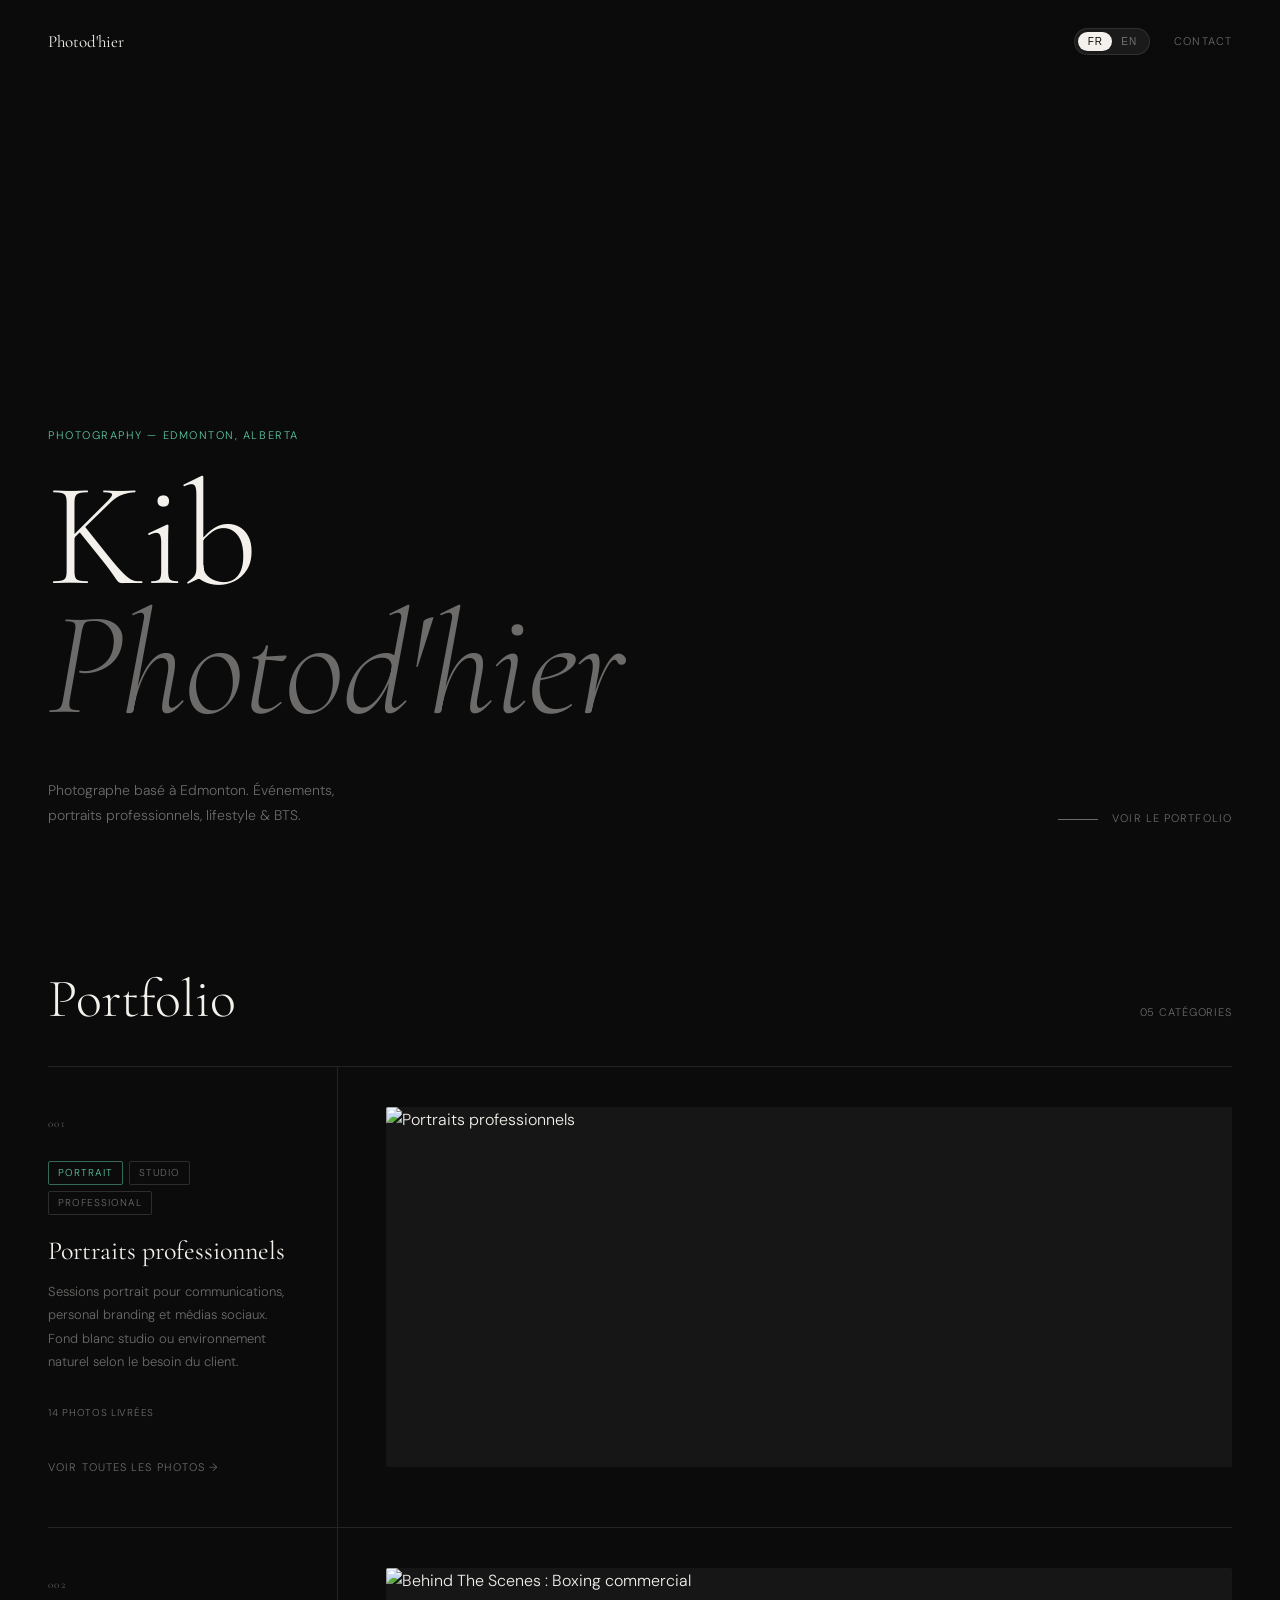
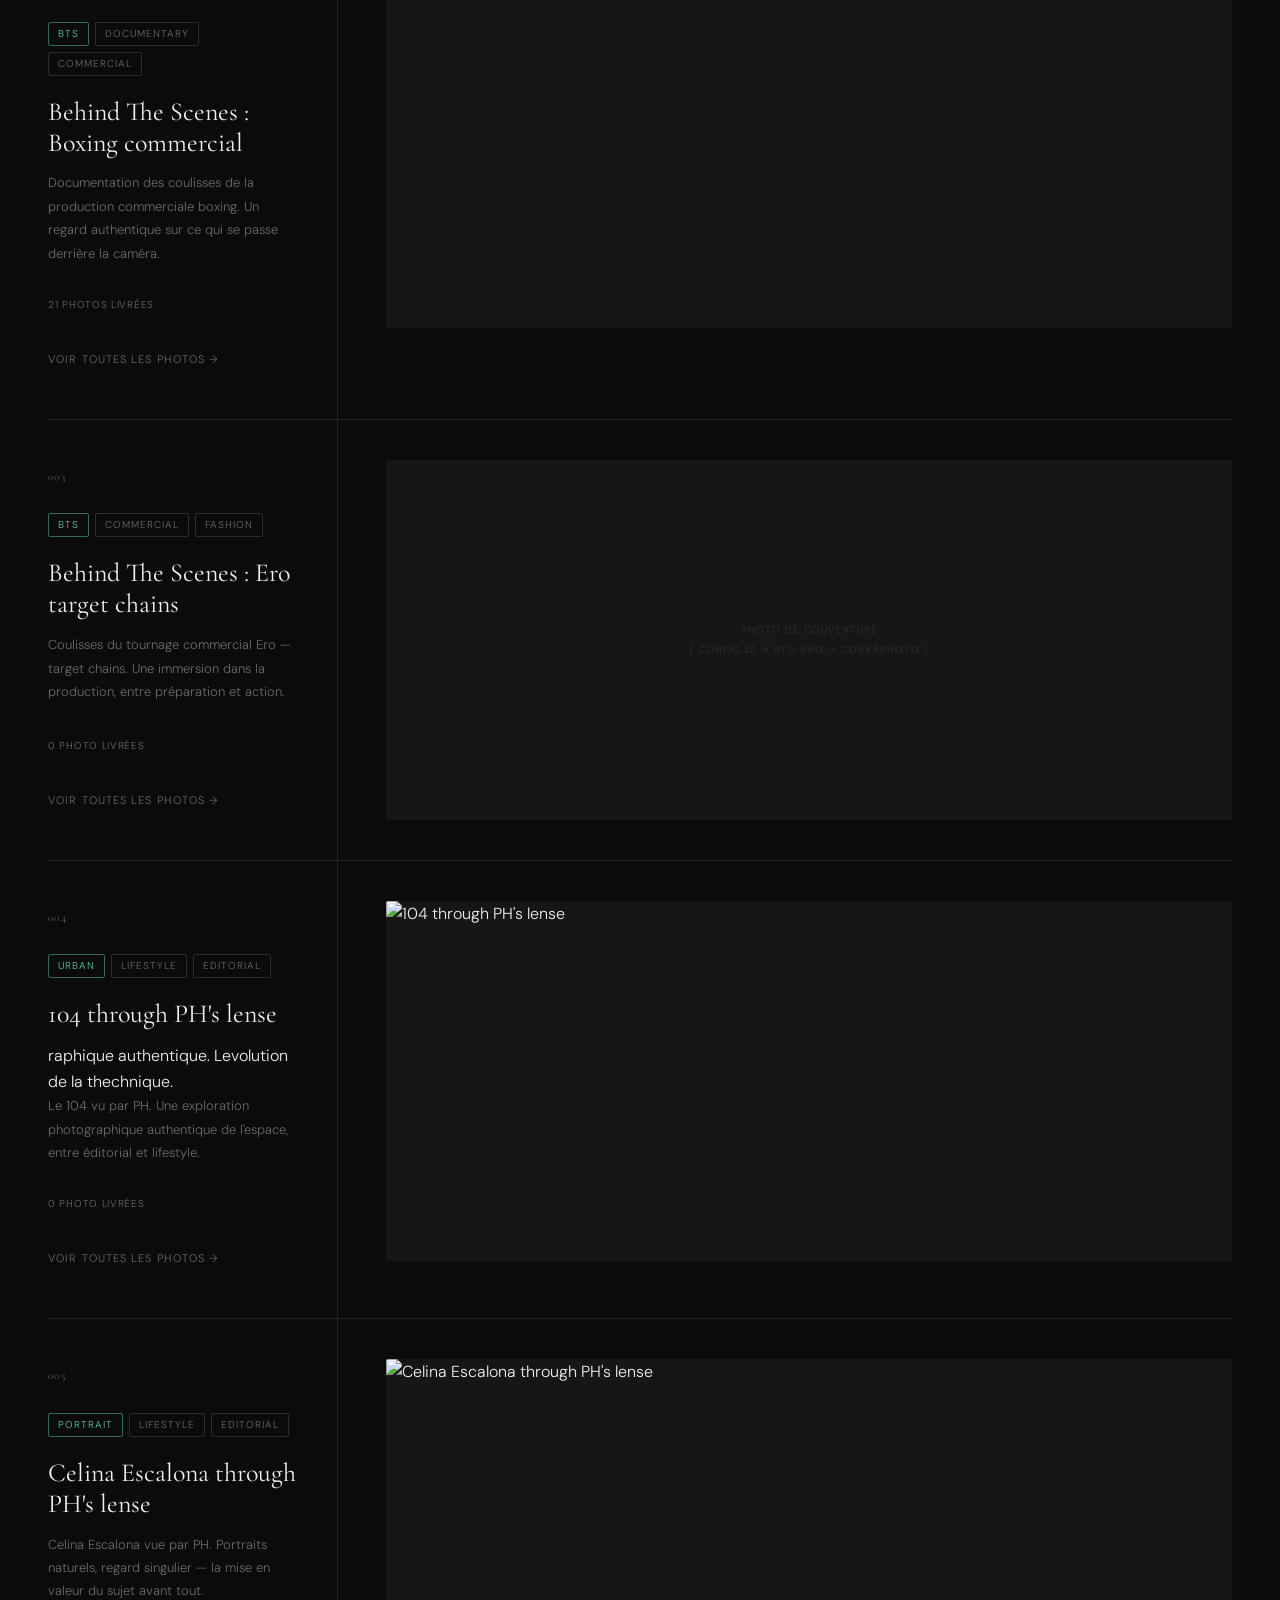
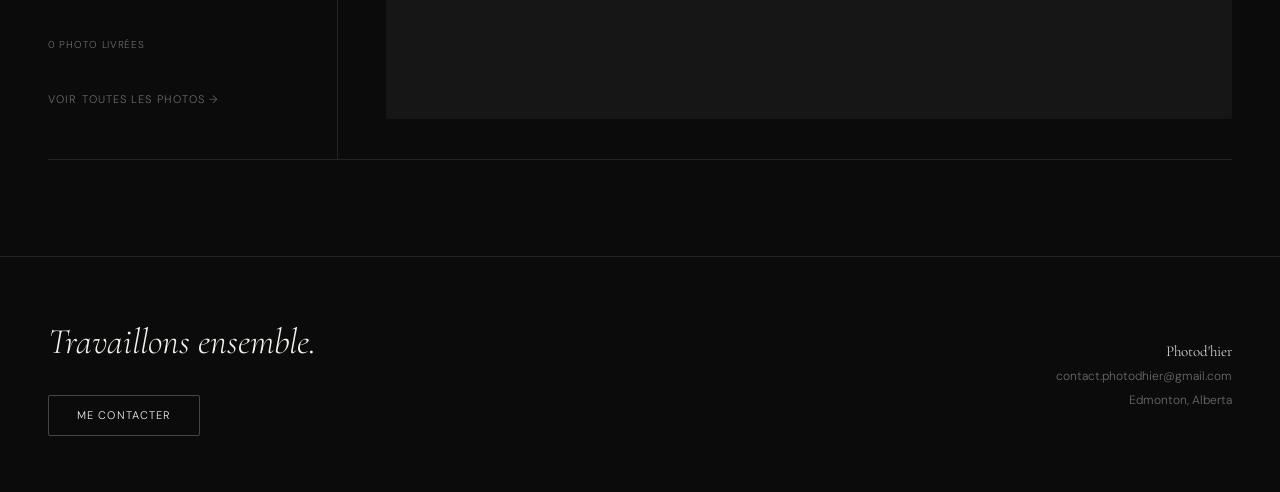
==== commit 08b77e4c: "Update index.html Email" ====
--- a/index.html
+++ b/index.html
@@ -20,7 +20,7 @@
         <span class="lt-knob"></span>
         <span class="lt-option lt-en">EN</span>
       </button>
-      <a href="mailto:mouangassabryan@gmail.com" class="nav-contact">Contact</a>
+      <a href="mailto:contact.photodhier@gmail.com" class="nav-contact">Contact</a>
     </div>  </nav>
 
   <!-- HERO -->
@@ -190,11 +190,11 @@
   <footer>
     <div>
       <p class="footer-cta-text">Travaillons ensemble.</p>
-      <a href="mailto:mouangassabryan@gmail.com" class="btn-outline">Me contacter</a>
+      <a href="mailto:contact.photodhier@gmail.com" class="btn-outline">Me contacter</a>
     </div>
     <div class="footer-info">
       <p class="footer-name">Photod'hier</p>
-      <p class="footer-email">mouangassabryan@gmail.com</p>
+      <p class="footer-email">contact.photodhier@gmail.com</p>
       <p class="footer-email" style="margin-top:4px;">Edmonton, Alberta</p>
     </div>
   </footer>
